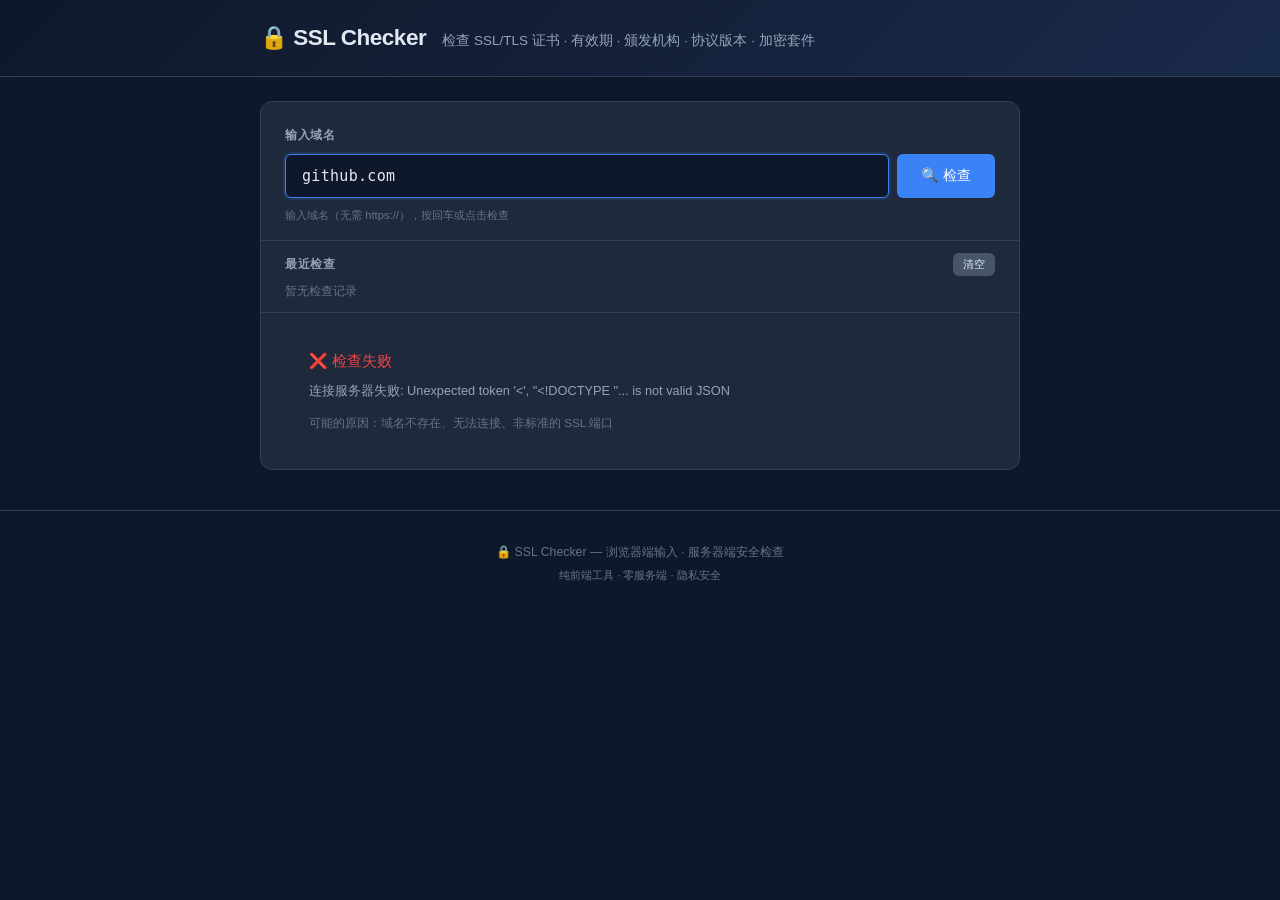
==== index.html @ 6e6b8705 "Initial commit: SSL Checker - TLS certificate validation with Node.js serverless function" ====
<!DOCTYPE html>
<html lang="zh-CN">
<head>
  <meta charset="UTF-8">
  <meta name="viewport" content="width=device-width, initial-scale=1.0">
  <title>SSL Checker - SSL证书检查在线工具 | 域名HTTPS证书验证</title>
  <meta name="description" content="免费在线SSL证书检查工具。检查域名SSL/TLS证书有效期、颁发机构、主题信息、SANs、协议版本、加密套件。浏览器端输入，服务器端安全检查。">
  <meta name="keywords" content="ssl checker, ssl certificate checker, tls check, https check, ssl证书检查, 证书有效期, 域名证书验证">
  <meta name="author" content="Dudu Tools">
  <meta name="robots" content="index, follow">
  <link rel="canonical" href="https://ssl-checker.vercel.app/">

  <!-- Open Graph -->
  <meta property="og:type" content="website">
  <meta property="og:title" content="SSL Checker - SSL证书检查在线工具">
  <meta property="og:description" content="免费在线SSL证书检查工具。检查域名SSL/TLS证书有效期、颁发机构、SANs、协议版本。">
  <meta property="og:url" content="https://ssl-checker.vercel.app/">
  <meta property="og:site_name" content="SSL Checker">
  <meta property="og:locale" content="zh_CN">

  <!-- Twitter Card -->
  <meta name="twitter:card" content="summary_large_image">
  <meta name="twitter:title" content="SSL Checker - SSL证书检查在线工具">
  <meta name="twitter:description" content="免费在线SSL证书检查工具。检查证书有效期、颁发机构、SANs、协议版本。">

  <script type="application/ld+json">
  {
    "@context": "https://schema.org",
    "@type": "WebApplication",
    "name": "SSL Checker",
    "description": "免费在线SSL证书检查工具。检查域名SSL/TLS证书有效期、颁发机构、主题信息、SANs、协议版本、加密套件。",
    "url": "https://ssl-checker.vercel.app/",
    "applicationCategory": "DeveloperApplication",
    "operatingSystem": "All",
    "browserRequirements": "Requires JavaScript",
    "offers": { "@type": "Offer", "price": "0", "priceCurrency": "USD" },
    "featureList": ["SSL证书验证与检查","证书有效期与剩余天数","颁发机构与主题信息","SANs域名列表","TLS协议版本检测","加密套件信息"]
  }
  </script>
  <script type="application/ld+json">
  {
    "@context": "https://schema.org",
    "@type": "FAQPage",
    "mainEntity": [
      {"@type":"Question","name":"SSL证书检查有什么用？","acceptedAnswer":{"@type":"Answer","text":"SSL证书检查可以验证网站HTTPS证书是否有效、是否过期、颁发机构是否可信、以及支持的TLS协议版本和加密套件，帮助确保网站连接安全。"}},
      {"@type":"Question","name":"SSL检查器可以检查哪些信息？","acceptedAnswer":{"@type":"Answer","text":"可以检查证书有效期、剩余天数、颁发机构（CA）、域名信息、SANs（主题备用名称）、TLS协议版本、加密算法、签名算法、公钥位数、证书指纹等。"}},
      {"@type":"Question","name":"SSL证书过期了会怎样？","acceptedAnswer":{"@type":"Answer","text":"SSL证书过期后，浏览器会显示安全警告，用户访问网站时会看到"连接不安全"的提示，严重影响网站可信度和SEO排名。"}},
      {"@type":"Question","name":"什么是SSL/TLS？","acceptedAnswer":{"@type":"Answer","text":"SSL（Secure Sockets Layer）和TLS（Transport Layer Security）是加密网络通信协议，用于保护互联网数据传输的安全性和完整性。HTTPS就是基于TLS的安全HTTP协议。"}}
    ]
  }
  </script>

  <link rel="stylesheet" href="css/style.css">
</head>
<body>
  <header class="header">
    <div class="container">
      <div class="header-inner">
        <h1 class="logo">🔒 SSL Checker</h1>
        <p class="tagline">检查 SSL/TLS 证书 · 有效期 · 颁发机构 · 协议版本 · 加密套件</p>
      </div>
    </div>
  </header>

  <main class="main container">
    <div class="card">
      <!-- Input -->
      <div class="input-section">
        <label for="domain-input" class="input-label">输入域名</label>
        <div class="input-row">
          <input type="text" id="domain-input" class="domain-input" placeholder="example.com" spellcheck="false" value="github.com" autofocus>
          <button class="btn btn-primary btn-lg" onclick="checkSSL()">🔍 检查</button>
        </div>
        <div class="input-hint">输入域名（无需 https://），按回车或点击检查</div>
      </div>

      <!-- History -->
      <div class="history-section" id="history-section">
        <div class="history-header">
          <span>最近检查</span>
          <button class="btn btn-sm" onclick="clearHistory()">清空</button>
        </div>
        <div id="history-list" class="history-list"></div>
      </div>

      <!-- Loading -->
      <div id="loading-section" class="loading-section" style="display:none">
        <div class="spinner"></div>
        <p>正在检查 <span id="checking-domain" class="checking-domain"></span> 的 SSL 证书...</p>
        <p class="loading-hint">正在建立 TLS 连接 · 获取证书信息</p>
      </div>

      <!-- Result -->
      <div id="result-section" class="result-section" style="display:none"></div>
    </div>
  </main>

  <footer class="footer">
    <div class="container">
      <p>🔒 SSL Checker — 浏览器端输入 · 服务器端安全检查</p>
      <p class="footer-small">纯前端工具 · 零服务端 · 隐私安全</p>
    </div>
  </footer>

  <script src="js/app.js"></script>
</body>
</html>
---- css/style.css ----
*,*::before,*::after{box-sizing:border-box;margin:0;padding:0}
:root{--bg:#0f172a;--bg-card:#1e293b;--bg-input:#0f172a;--border:#334155;--border-focus:#3b82f6;--text:#e2e8f0;--text-muted:#94a3b8;--text-dim:#64748b;--primary:#3b82f6;--primary-hover:#2563eb;--secondary:#475569;--secondary-hover:#64748b;--success:#22c55e;--error:#ef4444;--warning:#f59e0b;--radius:12px;--radius-sm:8px;--radius-xs:6px;--font-mono:'SF Mono','Fira Code','Cascadia Code','JetBrains Mono',monospace;--font-ui:-apple-system,BlinkMacSystemFont,'Segoe UI',Roboto,sans-serif}
html{font-size:15px}
body{font-family:var(--font-ui);background:var(--bg);color:var(--text);min-height:100vh;line-height:1.6}
.container{max-width:800px;margin:0 auto;padding:0 20px}

.header{border-bottom:1px solid var(--border);padding:20px 0;background:linear-gradient(135deg,#0f172a 0%,#1a2a4a 100%)}
.header-inner{display:flex;align-items:baseline;gap:16px;flex-wrap:wrap}
.logo{font-size:1.5rem;font-weight:700;color:var(--text);letter-spacing:-.5px}
.tagline{color:var(--text-muted);font-size:.9rem}

.card{margin-top:24px;background:var(--bg-card);border:1px solid var(--border);border-radius:var(--radius);overflow:hidden}

/* Input */
.input-section{padding:24px 24px 16px;display:flex;flex-direction:column;gap:8px;border-bottom:1px solid var(--border)}
.input-label{font-size:.82rem;font-weight:600;color:var(--text-muted);text-transform:uppercase;letter-spacing:.5px}
.input-row{display:flex;gap:8px}
.domain-input{flex:1;padding:12px 16px;background:var(--bg-input);color:var(--text);border:1px solid var(--border);border-radius:var(--radius-xs);font-family:var(--font-mono);font-size:1rem;outline:none;transition:border-color .15s;letter-spacing:.3px}
.domain-input:focus{border-color:var(--border-focus);box-shadow:0 0 0 2px rgba(59,130,246,.15)}
.domain-input::placeholder{color:var(--text-dim);letter-spacing:0}
.input-hint{font-size:.75rem;color:var(--text-dim)}

/* History */
.history-section{padding:12px 24px;border-bottom:1px solid var(--border)}
.history-header{display:flex;justify-content:space-between;align-items:center;font-size:.78rem;color:var(--text-muted);font-weight:600;text-transform:uppercase;letter-spacing:.5px;margin-bottom:6px}
.history-list{display:flex;flex-wrap:wrap;gap:6px}
.history-item{padding:4px 12px;border:1px solid var(--border);border-radius:16px;font-size:.78rem;color:var(--text);cursor:pointer;transition:all .12s;font-family:var(--font-mono)}
.history-item:hover{border-color:var(--primary);color:var(--primary);background:rgba(59,130,246,.08)}

/* Loading */
.loading-section{padding:40px 24px;text-align:center}
.spinner{width:32px;height:32px;border:3px solid var(--border);border-top-color:var(--primary);border-radius:50%;animation:spin .8s linear infinite;margin:0 auto 16px}
@keyframes spin{to{transform:rotate(360deg)}}
.checking-domain{color:var(--primary);font-family:var(--font-mono);font-weight:600}
.loading-hint{font-size:.78rem;color:var(--text-dim);margin-top:4px}

/* Result */
.result-section{padding:20px 24px;display:flex;flex-direction:column;gap:16px}

.result-header{display:flex;align-items:center;gap:12px;flex-wrap:wrap;padding-bottom:12px;border-bottom:1px solid var(--border)}
.status-badge{padding:6px 16px;border-radius:20px;font-size:.85rem;font-weight:600}
.valid-badge{background:rgba(34,197,94,.15);color:var(--success);border:1px solid rgba(34,197,94,.3)}
.expired-badge{background:rgba(239,68,68,.15);color:var(--error);border:1px solid rgba(239,68,68,.3)}
.warning-badge{background:rgba(245,158,11,.15);color:var(--warning);border:1px solid rgba(245,158,11,.3)}
.error-badge{background:rgba(239,68,68,.1);color:var(--error);border:1px solid rgba(239,68,68,.2)}
.domain-display{font-family:var(--font-mono);font-size:1.1rem;font-weight:600}
.response-time{font-size:.78rem;color:var(--text-dim);margin-left:auto}

.detail-grid{display:grid;grid-template-columns:1fr 1fr;gap:6px}
@media(max-width:600px){.detail-grid{grid-template-columns:1fr}}
.detail-item{display:flex;flex-direction:column;padding:8px 12px;background:var(--bg-input);border:1px solid var(--border);border-radius:var(--radius-xs)}
.detail-label{font-size:.7rem;color:var(--text-dim);text-transform:uppercase;letter-spacing:.5px;margin-bottom:2px}
.detail-value{font-family:var(--font-mono);font-size:.82rem;color:var(--text);word-break:break-all}
.detail-value.expired{color:var(--error)}

.section-title{font-size:.82rem;font-weight:600;color:var(--text-muted);text-transform:uppercase;letter-spacing:.5px;margin-bottom:8px;padding-top:4px}

.san-list{display:flex;flex-wrap:wrap;gap:4px}
.san-tag{padding:2px 10px;border:1px solid var(--border);border-radius:12px;font-family:var(--font-mono);font-size:.75rem;color:var(--text-muted);background:var(--bg-input)}

.error-section{padding:16px 24px;color:var(--error);font-size:.9rem}

/* Buttons */
.btn{display:inline-flex;align-items:center;gap:6px;padding:7px 14px;border:none;border-radius:var(--radius-xs);font-size:.82rem;font-family:var(--font-ui);font-weight:500;cursor:pointer;transition:all .15s;white-space:nowrap}
.btn-primary{background:var(--primary);color:#fff}
.btn-primary:hover{background:var(--primary-hover)}
.btn-lg{padding:12px 24px;font-size:.95rem}
.btn-sm{padding:4px 10px;font-size:.76rem;background:var(--secondary);color:#e2e8f0}
.btn-sm:hover{background:var(--secondary-hover)}

/* Toast */
.toast{position:fixed;bottom:24px;left:50%;transform:translateX(-50%);padding:10px 24px;border-radius:var(--radius);background:var(--bg-card);border:1px solid var(--border);color:var(--text);font-size:.85rem;box-shadow:0 4px 20px rgba(0,0,0,.3);z-index:100;animation:toastIn .3s ease}
@keyframes toastIn{from{opacity:0;transform:translateX(-50%) translateY(10px)}to{opacity:1;transform:translateX(-50%) translateY(0)}}

.footer{text-align:center;padding:32px 0;margin-top:40px;border-top:1px solid var(--border);color:var(--text-dim);font-size:.82rem}
.footer-small{margin-top:4px;font-size:.75rem}
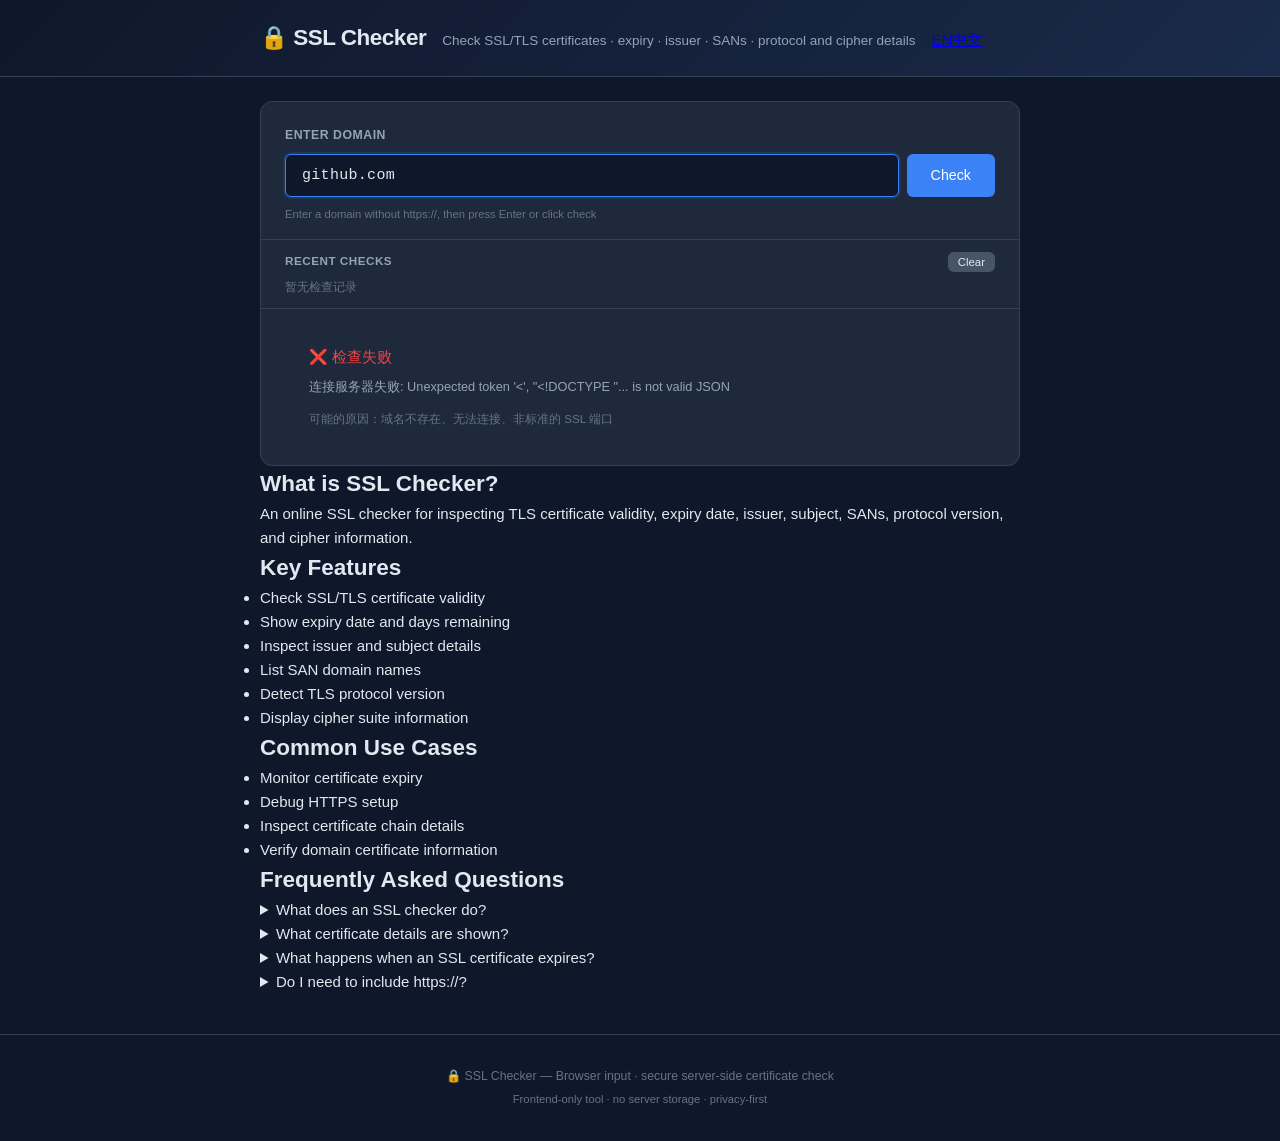
==== commit 6dd7ae4b: "Add Vercel Analytics & Speed Insights tracking scripts" ====
--- a/index.html
+++ b/index.html
@@ -1,63 +1,116 @@
 <!DOCTYPE html>
-<html lang="zh-CN">
+<html lang="en">
 <head>
   <meta charset="UTF-8">
   <meta name="viewport" content="width=device-width, initial-scale=1.0">
-  <title>SSL Checker - SSL证书检查在线工具 | 域名HTTPS证书验证</title>
-  <meta name="description" content="免费在线SSL证书检查工具。检查域名SSL/TLS证书有效期、颁发机构、主题信息、SANs、协议版本、加密套件。浏览器端输入，服务器端安全检查。">
-  <meta name="keywords" content="ssl checker, ssl certificate checker, tls check, https check, ssl证书检查, 证书有效期, 域名证书验证">
+  <title>SSL Checker Online | Check TLS Certificate Expiry and Details</title>
+  <meta name="description" content="Check SSL/TLS certificates online. Inspect certificate expiry, issuer, subject, SANs, protocol version, cipher suite, and HTTPS security details.">
+  <meta name="keywords" content="ssl checker, ssl certificate checker, tls checker, https certificate checker, ssl expiry checker, certificate details">
   <meta name="author" content="Dudu Tools">
   <meta name="robots" content="index, follow">
   <link rel="canonical" href="https://ssl-checker.vercel.app/">
-
-  <!-- Open Graph -->
+  <link rel="alternate" hreflang="en" href="https://ssl-checker.vercel.app/">
+  <link rel="alternate" hreflang="zh-CN" href="https://ssl-checker.vercel.app/zh/">
+  <link rel="alternate" hreflang="x-default" href="https://ssl-checker.vercel.app/">
+<!-- Open Graph -->
   <meta property="og:type" content="website">
-  <meta property="og:title" content="SSL Checker - SSL证书检查在线工具">
-  <meta property="og:description" content="免费在线SSL证书检查工具。检查域名SSL/TLS证书有效期、颁发机构、SANs、协议版本。">
+  <meta property="og:title" content="SSL Checker Online | Check TLS Certificate Expiry and Details">
+  <meta property="og:description" content="Check SSL/TLS certificates online. Inspect certificate expiry, issuer, subject, SANs, protocol version, cipher suite, and HTTPS security details.">
   <meta property="og:url" content="https://ssl-checker.vercel.app/">
   <meta property="og:site_name" content="SSL Checker">
-  <meta property="og:locale" content="zh_CN">
+  <meta property="og:locale" content="en_US">
 
   <!-- Twitter Card -->
-  <meta name="twitter:card" content="summary_large_image">
-  <meta name="twitter:title" content="SSL Checker - SSL证书检查在线工具">
-  <meta name="twitter:description" content="免费在线SSL证书检查工具。检查证书有效期、颁发机构、SANs、协议版本。">
+  <meta name="twitter:card" content="summary">
+  <meta name="twitter:title" content="SSL Checker Online | Check TLS Certificate Expiry and Details">
+  <meta name="twitter:description" content="Check SSL/TLS certificates online. Inspect certificate expiry, issuer, subject, SANs, protocol version, cipher suite, and HTTPS security details.">
 
+<link rel="stylesheet" href="css/style.css">
   <script type="application/ld+json">
-  {
-    "@context": "https://schema.org",
-    "@type": "WebApplication",
-    "name": "SSL Checker",
-    "description": "免费在线SSL证书检查工具。检查域名SSL/TLS证书有效期、颁发机构、主题信息、SANs、协议版本、加密套件。",
-    "url": "https://ssl-checker.vercel.app/",
-    "applicationCategory": "DeveloperApplication",
-    "operatingSystem": "All",
-    "browserRequirements": "Requires JavaScript",
-    "offers": { "@type": "Offer", "price": "0", "priceCurrency": "USD" },
-    "featureList": ["SSL证书验证与检查","证书有效期与剩余天数","颁发机构与主题信息","SANs域名列表","TLS协议版本检测","加密套件信息"]
+{
+  "@context": "https://schema.org",
+  "@type": "WebApplication",
+  "name": "SSL Checker",
+  "description": "Check SSL/TLS certificates online. Inspect certificate expiry, issuer, subject, SANs, protocol version, cipher suite, and HTTPS security details.",
+  "url": "https://ssl-checker.vercel.app/",
+  "inLanguage": "en",
+  "applicationCategory": "DeveloperApplication",
+  "operatingSystem": "All",
+  "browserRequirements": "Requires JavaScript",
+  "isAccessibleForFree": true,
+  "offers": {
+    "@type": "Offer",
+    "price": "0",
+    "priceCurrency": "USD"
+  },
+  "featureList": [
+    "Check SSL/TLS certificate validity",
+    "Show expiry date and days remaining",
+    "Inspect issuer and subject details",
+    "List SAN domain names",
+    "Detect TLS protocol version",
+    "Display cipher suite information"
+  ],
+  "publisher": {
+    "@type": "Organization",
+    "name": "Dudu Tools"
   }
+}
   </script>
   <script type="application/ld+json">
-  {
-    "@context": "https://schema.org",
-    "@type": "FAQPage",
-    "mainEntity": [
-      {"@type":"Question","name":"SSL证书检查有什么用？","acceptedAnswer":{"@type":"Answer","text":"SSL证书检查可以验证网站HTTPS证书是否有效、是否过期、颁发机构是否可信、以及支持的TLS协议版本和加密套件，帮助确保网站连接安全。"}},
-      {"@type":"Question","name":"SSL检查器可以检查哪些信息？","acceptedAnswer":{"@type":"Answer","text":"可以检查证书有效期、剩余天数、颁发机构（CA）、域名信息、SANs（主题备用名称）、TLS协议版本、加密算法、签名算法、公钥位数、证书指纹等。"}},
-      {"@type":"Question","name":"SSL证书过期了会怎样？","acceptedAnswer":{"@type":"Answer","text":"SSL证书过期后，浏览器会显示安全警告，用户访问网站时会看到"连接不安全"的提示，严重影响网站可信度和SEO排名。"}},
-      {"@type":"Question","name":"什么是SSL/TLS？","acceptedAnswer":{"@type":"Answer","text":"SSL（Secure Sockets Layer）和TLS（Transport Layer Security）是加密网络通信协议，用于保护互联网数据传输的安全性和完整性。HTTPS就是基于TLS的安全HTTP协议。"}}
-    ]
-  }
+{
+  "@context": "https://schema.org",
+  "@type": "FAQPage",
+  "inLanguage": "en",
+  "mainEntity": [
+    {
+      "@type": "Question",
+      "name": "What does an SSL checker do?",
+      "acceptedAnswer": {
+        "@type": "Answer",
+        "text": "It checks whether a site certificate is valid, when it expires, who issued it, and which domain names it covers."
+      }
+    },
+    {
+      "@type": "Question",
+      "name": "What certificate details are shown?",
+      "acceptedAnswer": {
+        "@type": "Answer",
+        "text": "The tool can show expiry, issuer, subject, SANs, TLS protocol, cipher suite, signature algorithm, public key size, and fingerprints when available."
+      }
+    },
+    {
+      "@type": "Question",
+      "name": "What happens when an SSL certificate expires?",
+      "acceptedAnswer": {
+        "@type": "Answer",
+        "text": "Browsers show security warnings and users may be blocked from accessing the site, which can harm trust and organic performance."
+      }
+    },
+    {
+      "@type": "Question",
+      "name": "Do I need to include https://?",
+      "acceptedAnswer": {
+        "@type": "Answer",
+        "text": "No. Enter the domain name only, such as example.com."
+      }
+    }
+  ]
+}
   </script>
 
-  <link rel="stylesheet" href="css/style.css">
+  <!-- Vercel Analytics -->
+  <script defer src="/_vercel/insights/script.js"></script>
+  <!-- Vercel Speed Insights -->
+  <script defer src="/_vercel/speed-insights/script.js"></script>
 </head>
 <body>
   <header class="header">
     <div class="container">
       <div class="header-inner">
         <h1 class="logo">🔒 SSL Checker</h1>
-        <p class="tagline">检查 SSL/TLS 证书 · 有效期 · 颁发机构 · 协议版本 · 加密套件</p>
+        <p class="tagline">Check SSL/TLS certificates · expiry · issuer · SANs · protocol and cipher details</p>
+        <nav class="language-switcher" aria-label="Language"><a class="active" href="./" lang="en">EN</a><a class="" href="zh/" lang="zh-CN">中文</a></nav>
       </div>
     </div>
   </header>
@@ -66,19 +119,19 @@
     <div class="card">
       <!-- Input -->
       <div class="input-section">
-        <label for="domain-input" class="input-label">输入域名</label>
+        <label for="domain-input" class="input-label">Enter domain</label>
         <div class="input-row">
           <input type="text" id="domain-input" class="domain-input" placeholder="example.com" spellcheck="false" value="github.com" autofocus>
-          <button class="btn btn-primary btn-lg" onclick="checkSSL()">🔍 检查</button>
+          <button class="btn btn-primary btn-lg" onclick="checkSSL()">Check</button>
         </div>
-        <div class="input-hint">输入域名（无需 https://），按回车或点击检查</div>
+        <div class="input-hint">Enter a domain without https://, then press Enter or click check</div>
       </div>
 
       <!-- History -->
       <div class="history-section" id="history-section">
         <div class="history-header">
-          <span>最近检查</span>
-          <button class="btn btn-sm" onclick="clearHistory()">清空</button>
+          <span>Recent checks</span>
+          <button class="btn btn-sm" onclick="clearHistory()">Clear</button>
         </div>
         <div id="history-list" class="history-list"></div>
       </div>
@@ -86,19 +139,42 @@
       <!-- Loading -->
       <div id="loading-section" class="loading-section" style="display:none">
         <div class="spinner"></div>
-        <p>正在检查 <span id="checking-domain" class="checking-domain"></span> 的 SSL 证书...</p>
-        <p class="loading-hint">正在建立 TLS 连接 · 获取证书信息</p>
+        <p>Checking <span id="checking-domain" class="checking-domain"></span> SSL certificate...</p>
+        <p class="loading-hint">Opening TLS connection · reading certificate details</p>
       </div>
 
       <!-- Result -->
       <div id="result-section" class="result-section" style="display:none"></div>
     </div>
+    <section class="seo-content" aria-label="Tool guide and frequently asked questions">
+      <div class="seo-block">
+        <h2>What is SSL Checker?</h2>
+        <p>An online SSL checker for inspecting TLS certificate validity, expiry date, issuer, subject, SANs, protocol version, and cipher information.</p>
+      </div>
+      <div class="seo-grid">
+        <div class="seo-block">
+          <h2>Key Features</h2>
+          <ul><li>Check SSL/TLS certificate validity</li><li>Show expiry date and days remaining</li><li>Inspect issuer and subject details</li><li>List SAN domain names</li><li>Detect TLS protocol version</li><li>Display cipher suite information</li></ul>
+        </div>
+        <div class="seo-block">
+          <h2>Common Use Cases</h2>
+          <ul><li>Monitor certificate expiry</li><li>Debug HTTPS setup</li><li>Inspect certificate chain details</li><li>Verify domain certificate information</li></ul>
+        </div>
+      </div>
+      <div class="seo-block faq-list">
+        <h2>Frequently Asked Questions</h2>
+        <details><summary>What does an SSL checker do?</summary><p>It checks whether a site certificate is valid, when it expires, who issued it, and which domain names it covers.</p></details>
+        <details><summary>What certificate details are shown?</summary><p>The tool can show expiry, issuer, subject, SANs, TLS protocol, cipher suite, signature algorithm, public key size, and fingerprints when available.</p></details>
+        <details><summary>What happens when an SSL certificate expires?</summary><p>Browsers show security warnings and users may be blocked from accessing the site, which can harm trust and organic performance.</p></details>
+        <details><summary>Do I need to include https://?</summary><p>No. Enter the domain name only, such as example.com.</p></details>
+      </div>
+    </section>
   </main>
 
   <footer class="footer">
     <div class="container">
-      <p>🔒 SSL Checker — 浏览器端输入 · 服务器端安全检查</p>
-      <p class="footer-small">纯前端工具 · 零服务端 · 隐私安全</p>
+      <p>🔒 SSL Checker — Browser input · secure server-side certificate check</p>
+      <p class="footer-small">Frontend-only tool · no server storage · privacy-first</p>
     </div>
   </footer>
 
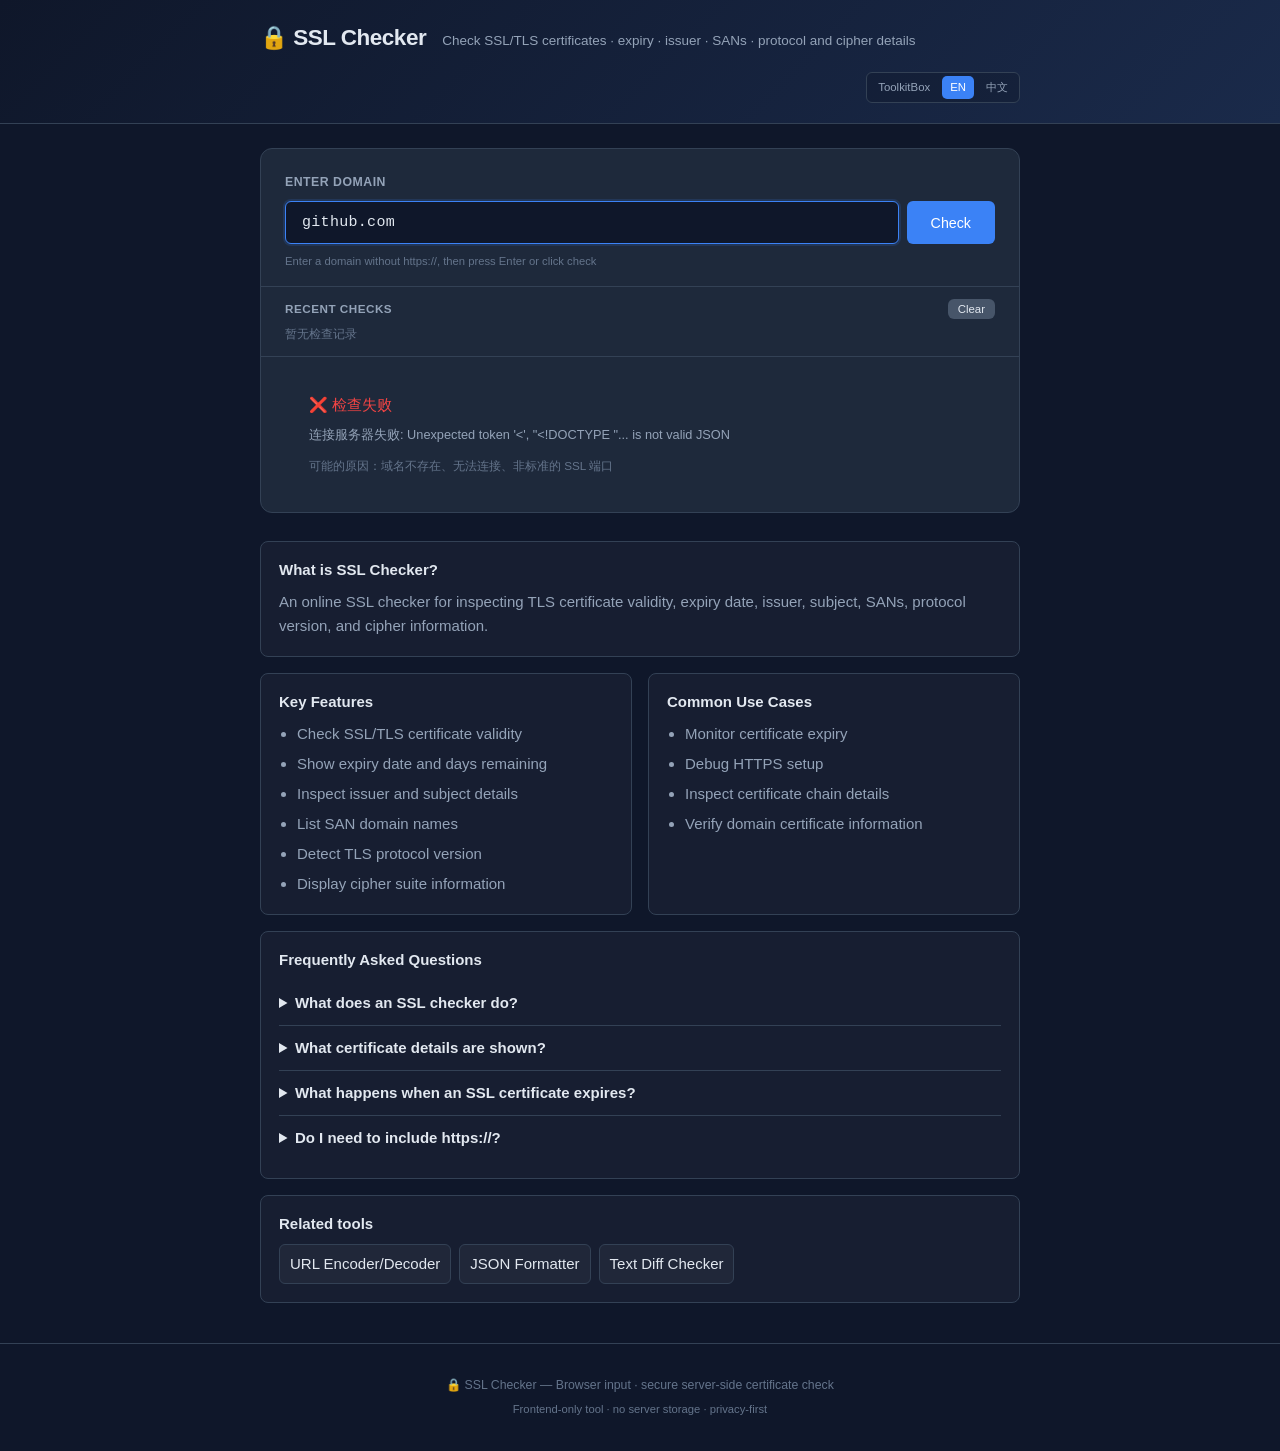
==== commit bd4a408a: "Improve SEO metadata and internal links" ====
--- a/index.html
+++ b/index.html
@@ -6,17 +6,17 @@
   <title>SSL Checker Online | Check TLS Certificate Expiry and Details</title>
   <meta name="description" content="Check SSL/TLS certificates online. Inspect certificate expiry, issuer, subject, SANs, protocol version, cipher suite, and HTTPS security details.">
   <meta name="keywords" content="ssl checker, ssl certificate checker, tls checker, https certificate checker, ssl expiry checker, certificate details">
-  <meta name="author" content="Dudu Tools">
+  <meta name="author" content="ToolkitBox">
   <meta name="robots" content="index, follow">
-  <link rel="canonical" href="https://ssl-checker.vercel.app/">
-  <link rel="alternate" hreflang="en" href="https://ssl-checker.vercel.app/">
-  <link rel="alternate" hreflang="zh-CN" href="https://ssl-checker.vercel.app/zh/">
-  <link rel="alternate" hreflang="x-default" href="https://ssl-checker.vercel.app/">
+  <link rel="canonical" href="https://ssl.toolkitbox.org/">
+  <link rel="alternate" hreflang="en" href="https://ssl.toolkitbox.org/">
+  <link rel="alternate" hreflang="zh-CN" href="https://ssl.toolkitbox.org/zh/">
+  <link rel="alternate" hreflang="x-default" href="https://ssl.toolkitbox.org/">
 <!-- Open Graph -->
   <meta property="og:type" content="website">
   <meta property="og:title" content="SSL Checker Online | Check TLS Certificate Expiry and Details">
   <meta property="og:description" content="Check SSL/TLS certificates online. Inspect certificate expiry, issuer, subject, SANs, protocol version, cipher suite, and HTTPS security details.">
-  <meta property="og:url" content="https://ssl-checker.vercel.app/">
+  <meta property="og:url" content="https://ssl.toolkitbox.org/">
   <meta property="og:site_name" content="SSL Checker">
   <meta property="og:locale" content="en_US">
 
@@ -29,10 +29,10 @@
   <script type="application/ld+json">
 {
   "@context": "https://schema.org",
-  "@type": "WebApplication",
+  "@type": "SoftwareApplication",
   "name": "SSL Checker",
   "description": "Check SSL/TLS certificates online. Inspect certificate expiry, issuer, subject, SANs, protocol version, cipher suite, and HTTPS security details.",
-  "url": "https://ssl-checker.vercel.app/",
+  "url": "https://ssl.toolkitbox.org/",
   "inLanguage": "en",
   "applicationCategory": "DeveloperApplication",
   "operatingSystem": "All",
@@ -53,7 +53,7 @@
   ],
   "publisher": {
     "@type": "Organization",
-    "name": "Dudu Tools"
+    "name": "ToolkitBox"
   }
 }
   </script>
@@ -110,7 +110,7 @@
       <div class="header-inner">
         <h1 class="logo">🔒 SSL Checker</h1>
         <p class="tagline">Check SSL/TLS certificates · expiry · issuer · SANs · protocol and cipher details</p>
-        <nav class="language-switcher" aria-label="Language"><a class="active" href="./" lang="en">EN</a><a class="" href="zh/" lang="zh-CN">中文</a></nav>
+        <nav class="language-switcher" aria-label="Language"><a class="home-link" href="https://toolkitbox.org/">ToolkitBox</a><a class="active" href="./" lang="en">EN</a><a class="" href="zh/" lang="zh-CN">中文</a></nav>
       </div>
     </div>
   </header>
@@ -168,6 +168,10 @@
         <details><summary>What happens when an SSL certificate expires?</summary><p>Browsers show security warnings and users may be blocked from accessing the site, which can harm trust and organic performance.</p></details>
         <details><summary>Do I need to include https://?</summary><p>No. Enter the domain name only, such as example.com.</p></details>
       </div>
+      <div class="seo-block related-tools">
+        <h2>Related tools</h2>
+        <div class="related-links"><a href="https://url.toolkitbox.org/">URL Encoder/Decoder</a><a href="https://json.toolkitbox.org/">JSON Formatter</a><a href="https://diff.toolkitbox.org/">Text Diff Checker</a></div>
+      </div>
     </section>
   </main>
 
--- a/css/style.css
+++ b/css/style.css
@@ -74,3 +74,22 @@
 
 .footer{text-align:center;padding:32px 0;margin-top:40px;border-top:1px solid var(--border);color:var(--text-dim);font-size:.82rem}
 .footer-small{margin-top:4px;font-size:.75rem}
+/* === SEO / GEO Content === */
+.language-switcher { margin-left: auto; display: inline-flex; gap: 4px; padding: 3px; border: 1px solid var(--border); border-radius: var(--radius-xs); background: rgba(15,23,42,0.35); }
+.language-switcher a { color: var(--text-muted); text-decoration: none; font-size: 0.76rem; line-height: 1; padding: 6px 8px; border-radius: 5px; }
+.language-switcher a:hover, .language-switcher a.active { color: #fff; background: var(--primary); }
+.seo-content { margin-top: 28px; display: flex; flex-direction: column; gap: 16px; color: var(--text-muted); }
+.seo-grid { display: grid; grid-template-columns: repeat(2, minmax(0, 1fr)); gap: 16px; }
+.seo-block { background: rgba(255,255,255,0.03); border: 1px solid var(--border); border-radius: var(--radius-sm); padding: 18px; }
+.seo-block h2 { color: var(--text); font-size: 1rem; line-height: 1.35; margin: 0 0 10px; letter-spacing: 0; }
+.seo-block p { margin: 0; }
+.seo-block ul { margin: 0; padding-left: 18px; }
+.seo-block li + li { margin-top: 6px; }
+.faq-list details { border-top: 1px solid var(--border); padding: 10px 0; }
+.faq-list details:first-of-type { border-top: 0; }
+.faq-list summary { color: var(--text); cursor: pointer; font-weight: 600; }
+.faq-list details p { margin-top: 8px; }
+@media (max-width: 720px) { .language-switcher { margin-left: 0; } .seo-grid { grid-template-columns: 1fr; } }
+.related-links { display: flex; flex-wrap: wrap; gap: 8px; margin-top: 10px; }
+.related-links a { color: var(--text); text-decoration: none; border: 1px solid var(--border); border-radius: var(--radius-xs); padding: 7px 10px; background: rgba(255,255,255,0.04); }
+.related-links a:hover { border-color: var(--primary); color: #fff; }
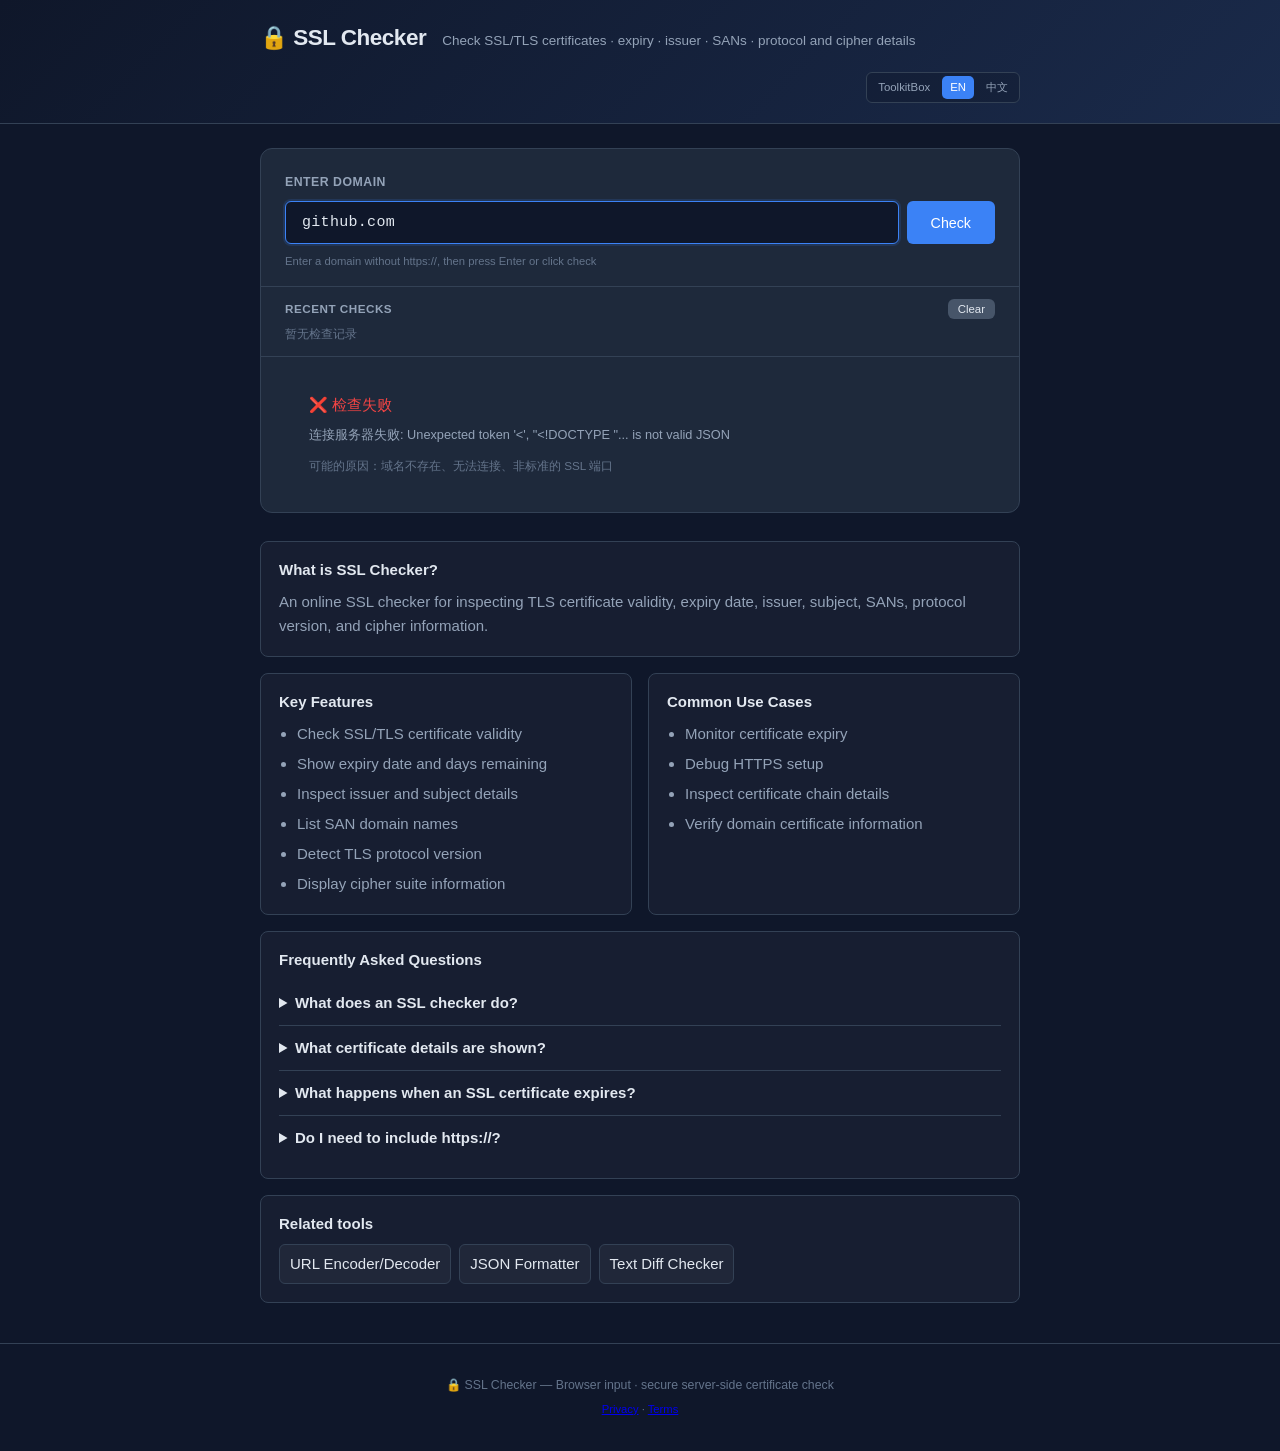
==== commit 3d7f0c09: "Add ads.txt and policy footer links" ====
--- a/index.html
+++ b/index.html
@@ -103,6 +103,8 @@
   <script defer src="/_vercel/insights/script.js"></script>
   <!-- Vercel Speed Insights -->
   <script defer src="/_vercel/speed-insights/script.js"></script>
+  <script async src="https://pagead2.googlesyndication.com/pagead/js/adsbygoogle.js?client=ca-pub-5333037258750046"
+     crossorigin="anonymous"></script>
 </head>
 <body>
   <header class="header">
@@ -178,7 +180,7 @@
   <footer class="footer">
     <div class="container">
       <p>🔒 SSL Checker — Browser input · secure server-side certificate check</p>
-      <p class="footer-small">Frontend-only tool · no server storage · privacy-first</p>
+      <p class="footer-small"><a href="https://toolkitbox.org/privacy/">Privacy</a> · <a href="https://toolkitbox.org/terms/">Terms</a></p>
     </div>
   </footer>
 
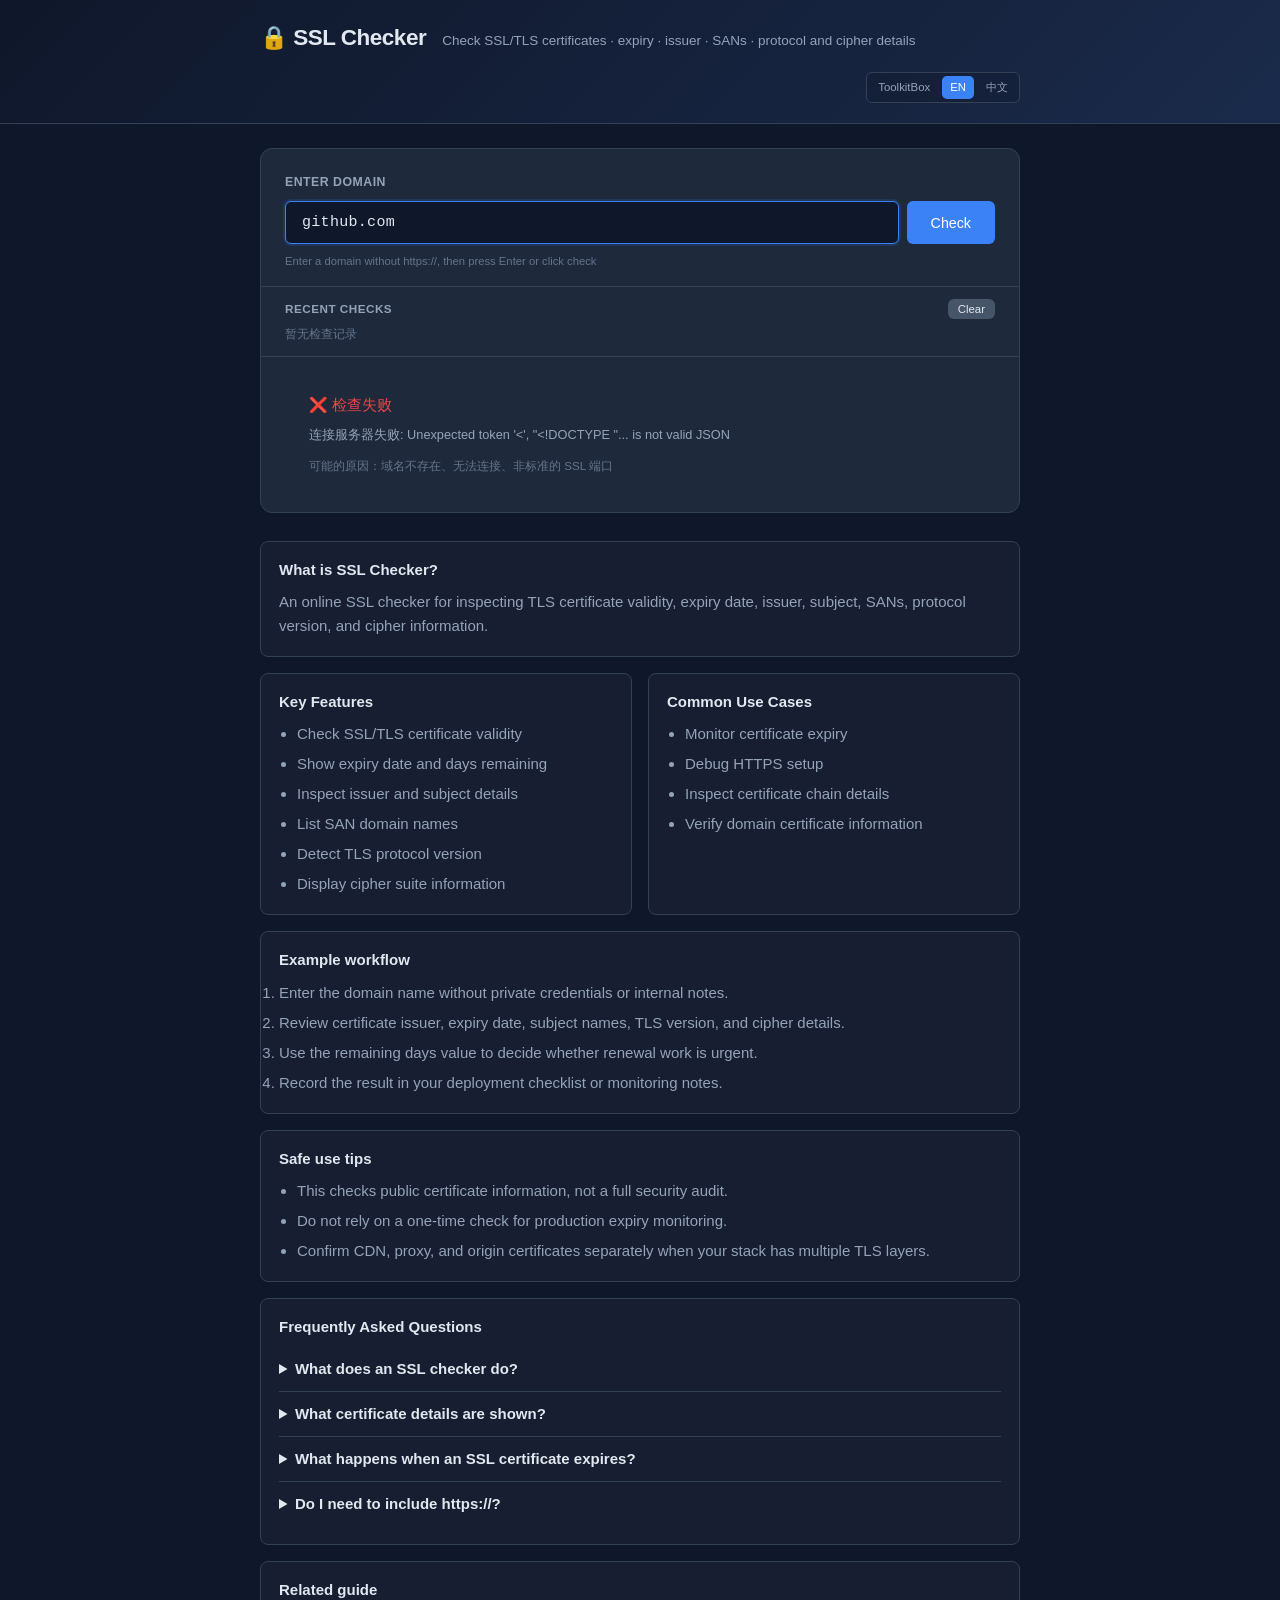
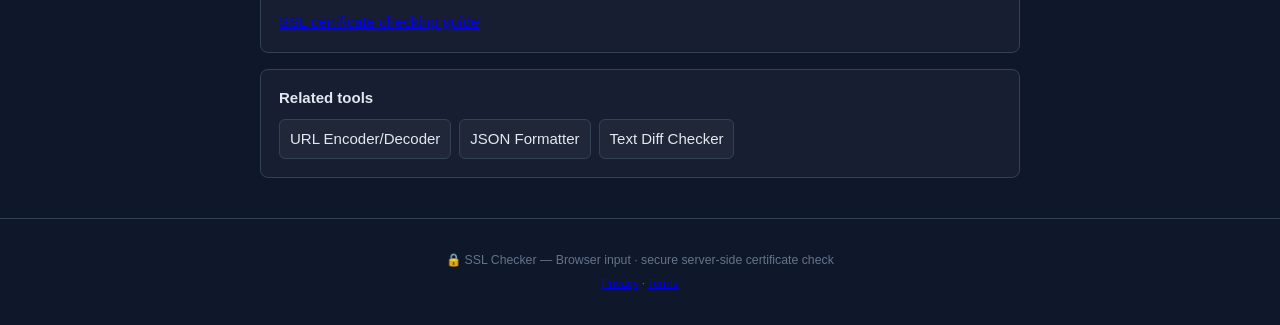
==== commit 2c63a3b5: "Improve tool SEO, social previews, and mobile layout" ====
--- a/index.html
+++ b/index.html
@@ -18,10 +18,15 @@
   <meta property="og:description" content="Check SSL/TLS certificates online. Inspect certificate expiry, issuer, subject, SANs, protocol version, cipher suite, and HTTPS security details.">
   <meta property="og:url" content="https://ssl.toolkitbox.org/">
   <meta property="og:site_name" content="SSL Checker">
+  <meta property="og:image" content="https://ssl.toolkitbox.org/og.png">
+  <meta property="og:image:width" content="1200">
+  <meta property="og:image:height" content="630">
+  <meta property="og:image:alt" content="SSL Checker Online | Check TLS Certificate Expiry and Details">
   <meta property="og:locale" content="en_US">
 
   <!-- Twitter Card -->
-  <meta name="twitter:card" content="summary">
+  <meta name="twitter:card" content="summary_large_image">
+  <meta name="twitter:image" content="https://ssl.toolkitbox.org/og.png">
   <meta name="twitter:title" content="SSL Checker Online | Check TLS Certificate Expiry and Details">
   <meta name="twitter:description" content="Check SSL/TLS certificates online. Inspect certificate expiry, issuer, subject, SANs, protocol version, cipher suite, and HTTPS security details.">
 
@@ -98,6 +103,27 @@
   ]
 }
   </script>
+  <script type="application/ld+json">
+{
+  "@context": "https://schema.org",
+  "@type": "BreadcrumbList",
+  "inLanguage": "en",
+  "itemListElement": [
+    {
+      "@type": "ListItem",
+      "position": 1,
+      "name": "ToolkitBox",
+      "item": "https://toolkitbox.org/"
+    },
+    {
+      "@type": "ListItem",
+      "position": 2,
+      "name": "SSL Checker",
+      "item": "https://ssl.toolkitbox.org/"
+    }
+  ]
+}
+  </script>
 
   <!-- Vercel Analytics -->
   <script defer src="/_vercel/insights/script.js"></script>
@@ -163,6 +189,25 @@
           <ul><li>Monitor certificate expiry</li><li>Debug HTTPS setup</li><li>Inspect certificate chain details</li><li>Verify domain certificate information</li></ul>
         </div>
       </div>
+      <div class="seo-block example-workflow">
+        <h2>Example workflow</h2>
+        <ol>
+          <li>Enter the domain name without private credentials or internal notes.</li>
+          <li>Review certificate issuer, expiry date, subject names, TLS version, and cipher details.</li>
+          <li>Use the remaining days value to decide whether renewal work is urgent.</li>
+          <li>Record the result in your deployment checklist or monitoring notes.</li>
+        </ol>
+      </div>
+
+      <div class="seo-block safe-use">
+        <h2>Safe use tips</h2>
+        <ul>
+          <li>This checks public certificate information, not a full security audit.</li>
+          <li>Do not rely on a one-time check for production expiry monitoring.</li>
+          <li>Confirm CDN, proxy, and origin certificates separately when your stack has multiple TLS layers.</li>
+        </ul>
+      </div>
+
       <div class="seo-block faq-list">
         <h2>Frequently Asked Questions</h2>
         <details><summary>What does an SSL checker do?</summary><p>It checks whether a site certificate is valid, when it expires, who issued it, and which domain names it covers.</p></details>
@@ -170,6 +215,10 @@
         <details><summary>What happens when an SSL certificate expires?</summary><p>Browsers show security warnings and users may be blocked from accessing the site, which can harm trust and organic performance.</p></details>
         <details><summary>Do I need to include https://?</summary><p>No. Enter the domain name only, such as example.com.</p></details>
       </div>
+      <div class="seo-block related-guides">
+        <h2>Related guide</h2>
+        <p><a href="https://toolkitbox.org/guides/ssl-certificate-checking/">SSL certificate checking guide</a></p>
+      </div>
       <div class="seo-block related-tools">
         <h2>Related tools</h2>
         <div class="related-links"><a href="https://url.toolkitbox.org/">URL Encoder/Decoder</a><a href="https://json.toolkitbox.org/">JSON Formatter</a><a href="https://diff.toolkitbox.org/">Text Diff Checker</a></div>
--- a/css/style.css
+++ b/css/style.css
@@ -93,3 +93,30 @@
 .related-links { display: flex; flex-wrap: wrap; gap: 8px; margin-top: 10px; }
 .related-links a { color: var(--text); text-decoration: none; border: 1px solid var(--border); border-radius: var(--radius-xs); padding: 7px 10px; background: rgba(255,255,255,0.04); }
 .related-links a:hover { border-color: var(--primary); color: #fff; }
+
+
+/* === Mobile ad-safety and overflow guard === */
+html, body { max-width: 100%; overflow-x: hidden; }
+.container, .card, .tool-layout, .result-area, .seo-content { min-width: 0; }
+.tabs, .section-tabs { max-width: 100%; overflow-x: auto; -webkit-overflow-scrolling: touch; scrollbar-width: thin; }
+.tab, .section-tab { flex: 0 0 auto; }
+.code-editor, textarea, input, select { max-width: 100%; }
+.editor-header, .editor-actions, .controls, .control-group, .input-row, .action-bar { min-width: 0; }
+@media (max-width: 560px) {
+  .container { width: 100%; padding-left: 12px; padding-right: 12px; }
+  .header { padding: 16px 0; }
+  .header-inner { align-items: flex-start; gap: 8px; }
+  .logo { font-size: 1.28rem; }
+  .tagline { width: 100%; overflow-wrap: anywhere; }
+  .tabs { margin-left: -12px; margin-right: -12px; padding-left: 12px; padding-right: 12px; border-radius: 0; }
+  .tool-layout, .card { border-radius: var(--radius-sm); }
+  .tool-layout, .input-section, .result-section, .upload-section, .result-area { padding: 14px; }
+  .editor-header, .controls, .input-row, .action-bar { flex-wrap: wrap; }
+  .editor-actions { width: 100%; flex-wrap: wrap; justify-content: flex-start; }
+  .editor-actions .btn-sm { flex: 1 1 auto; justify-content: center; }
+  .btn { justify-content: center; }
+  .domain-input { min-width: 0; width: 100%; }
+  .input-row .btn, .action-bar .btn { flex: 1 1 auto; }
+  .code-editor { min-height: 220px; }
+  .toast { width: calc(100vw - 32px); text-align: center; }
+}
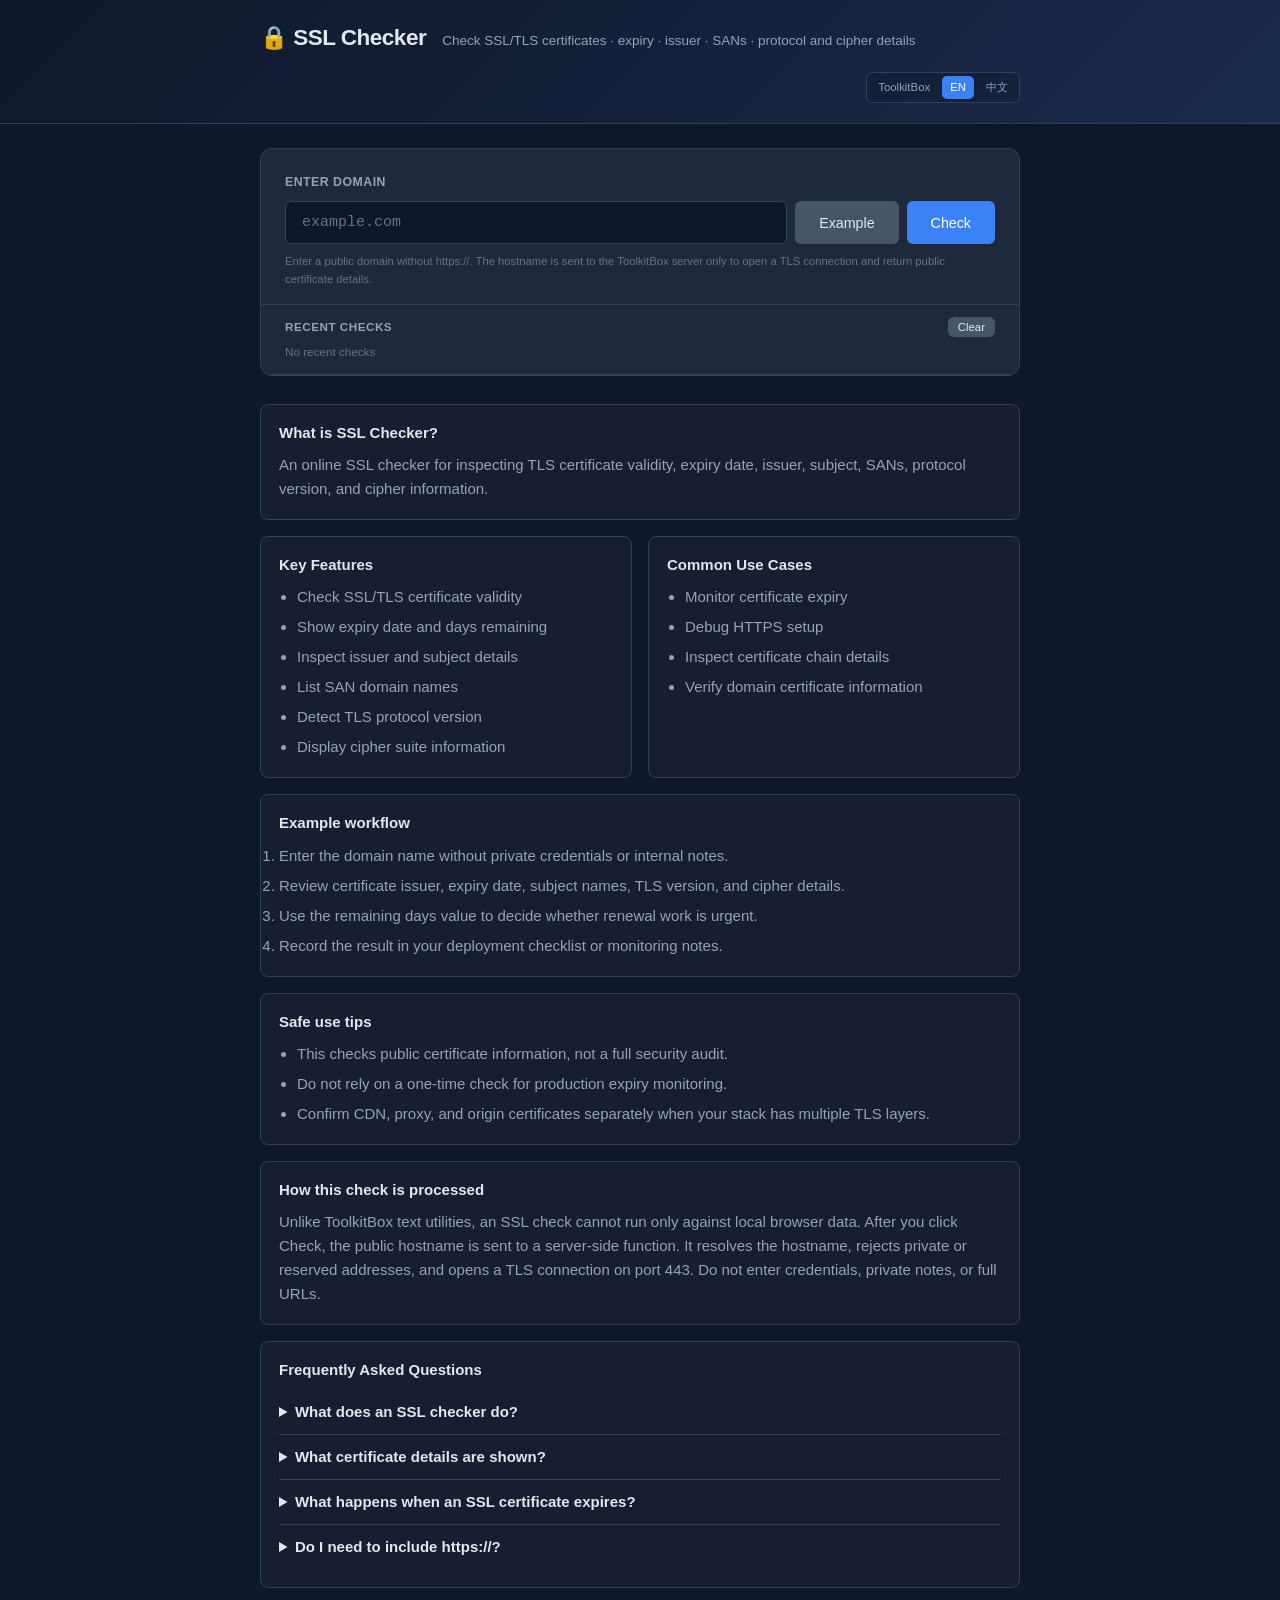
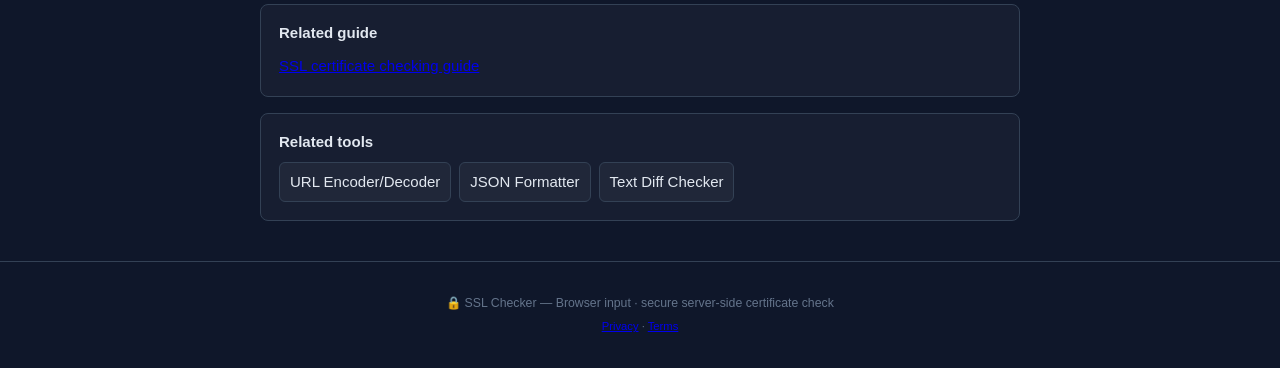
==== commit a8623889: "Restore SSL API routing and verify certificate trust safely" ====
--- a/index.html
+++ b/index.html
@@ -149,10 +149,11 @@
       <div class="input-section">
         <label for="domain-input" class="input-label">Enter domain</label>
         <div class="input-row">
-          <input type="text" id="domain-input" class="domain-input" placeholder="example.com" spellcheck="false" value="github.com" autofocus>
+          <input type="text" id="domain-input" class="domain-input" placeholder="example.com" spellcheck="false" autocomplete="off" autocapitalize="none" maxlength="253" aria-describedby="input-hint">
+          <button class="btn btn-secondary btn-lg" type="button" onclick="loadExample()">Example</button>
           <button class="btn btn-primary btn-lg" onclick="checkSSL()">Check</button>
         </div>
-        <div class="input-hint">Enter a domain without https://, then press Enter or click check</div>
+        <div class="input-hint" id="input-hint">Enter a public domain without https://. The hostname is sent to the ToolkitBox server only to open a TLS connection and return public certificate details.</div>
       </div>
 
       <!-- History -->
@@ -165,14 +166,14 @@
       </div>
 
       <!-- Loading -->
-      <div id="loading-section" class="loading-section" style="display:none">
+      <div id="loading-section" class="loading-section" style="display:none" role="status">
         <div class="spinner"></div>
         <p>Checking <span id="checking-domain" class="checking-domain"></span> SSL certificate...</p>
         <p class="loading-hint">Opening TLS connection · reading certificate details</p>
       </div>
 
       <!-- Result -->
-      <div id="result-section" class="result-section" style="display:none"></div>
+      <div id="result-section" class="result-section" style="display:none" aria-live="polite"></div>
     </div>
     <section class="seo-content" aria-label="Tool guide and frequently asked questions">
       <div class="seo-block">
@@ -207,6 +208,10 @@
           <li>Confirm CDN, proxy, and origin certificates separately when your stack has multiple TLS layers.</li>
         </ul>
       </div>
+      <div class="seo-block">
+        <h2>How this check is processed</h2>
+        <p>Unlike ToolkitBox text utilities, an SSL check cannot run only against local browser data. After you click Check, the public hostname is sent to a server-side function. It resolves the hostname, rejects private or reserved addresses, and opens a TLS connection on port 443. Do not enter credentials, private notes, or full URLs.</p>
+      </div>
 
       <div class="seo-block faq-list">
         <h2>Frequently Asked Questions</h2>
--- a/css/style.css
+++ b/css/style.css
@@ -15,6 +15,7 @@
 .input-section{padding:24px 24px 16px;display:flex;flex-direction:column;gap:8px;border-bottom:1px solid var(--border)}
 .input-label{font-size:.82rem;font-weight:600;color:var(--text-muted);text-transform:uppercase;letter-spacing:.5px}
 .input-row{display:flex;gap:8px}
+.domain-input{min-width:0}
 .domain-input{flex:1;padding:12px 16px;background:var(--bg-input);color:var(--text);border:1px solid var(--border);border-radius:var(--radius-xs);font-family:var(--font-mono);font-size:1rem;outline:none;transition:border-color .15s;letter-spacing:.3px}
 .domain-input:focus{border-color:var(--border-focus);box-shadow:0 0 0 2px rgba(59,130,246,.15)}
 .domain-input::placeholder{color:var(--text-dim);letter-spacing:0}
@@ -24,8 +25,9 @@
 .history-section{padding:12px 24px;border-bottom:1px solid var(--border)}
 .history-header{display:flex;justify-content:space-between;align-items:center;font-size:.78rem;color:var(--text-muted);font-weight:600;text-transform:uppercase;letter-spacing:.5px;margin-bottom:6px}
 .history-list{display:flex;flex-wrap:wrap;gap:6px}
-.history-item{padding:4px 12px;border:1px solid var(--border);border-radius:16px;font-size:.78rem;color:var(--text);cursor:pointer;transition:all .12s;font-family:var(--font-mono)}
+.history-item{appearance:none;padding:4px 12px;border:1px solid var(--border);border-radius:16px;background:var(--bg-input);font-size:.78rem;color:var(--text);cursor:pointer;transition:all .12s;font-family:var(--font-mono)}
 .history-item:hover{border-color:var(--primary);color:var(--primary);background:rgba(59,130,246,.08)}
+.history-item,.domain-display,.checking-domain,.san-tag{max-width:100%;overflow-wrap:anywhere}
 
 /* Loading */
 .loading-section{padding:40px 24px;text-align:center}
@@ -46,7 +48,7 @@
 .domain-display{font-family:var(--font-mono);font-size:1.1rem;font-weight:600}
 .response-time{font-size:.78rem;color:var(--text-dim);margin-left:auto}
 
-.detail-grid{display:grid;grid-template-columns:1fr 1fr;gap:6px}
+.detail-grid{display:grid;grid-template-columns:minmax(0,1fr) minmax(0,1fr);gap:6px}
 @media(max-width:600px){.detail-grid{grid-template-columns:1fr}}
 .detail-item{display:flex;flex-direction:column;padding:8px 12px;background:var(--bg-input);border:1px solid var(--border);border-radius:var(--radius-xs)}
 .detail-label{font-size:.7rem;color:var(--text-dim);text-transform:uppercase;letter-spacing:.5px;margin-bottom:2px}
@@ -64,6 +66,8 @@
 .btn{display:inline-flex;align-items:center;gap:6px;padding:7px 14px;border:none;border-radius:var(--radius-xs);font-size:.82rem;font-family:var(--font-ui);font-weight:500;cursor:pointer;transition:all .15s;white-space:nowrap}
 .btn-primary{background:var(--primary);color:#fff}
 .btn-primary:hover{background:var(--primary-hover)}
+.btn-secondary{background:var(--secondary);color:var(--text)}
+.btn-secondary:hover{background:var(--secondary-hover)}
 .btn-lg{padding:12px 24px;font-size:.95rem}
 .btn-sm{padding:4px 10px;font-size:.76rem;background:var(--secondary);color:#e2e8f0}
 .btn-sm:hover{background:var(--secondary-hover)}
@@ -115,7 +119,7 @@
   .editor-actions { width: 100%; flex-wrap: wrap; justify-content: flex-start; }
   .editor-actions .btn-sm { flex: 1 1 auto; justify-content: center; }
   .btn { justify-content: center; }
-  .domain-input { min-width: 0; width: 100%; }
+  .domain-input { min-width: 0; width: 100%; flex-basis: 100%; }
   .input-row .btn, .action-bar .btn { flex: 1 1 auto; }
   .code-editor { min-height: 220px; }
   .toast { width: calc(100vw - 32px); text-align: center; }
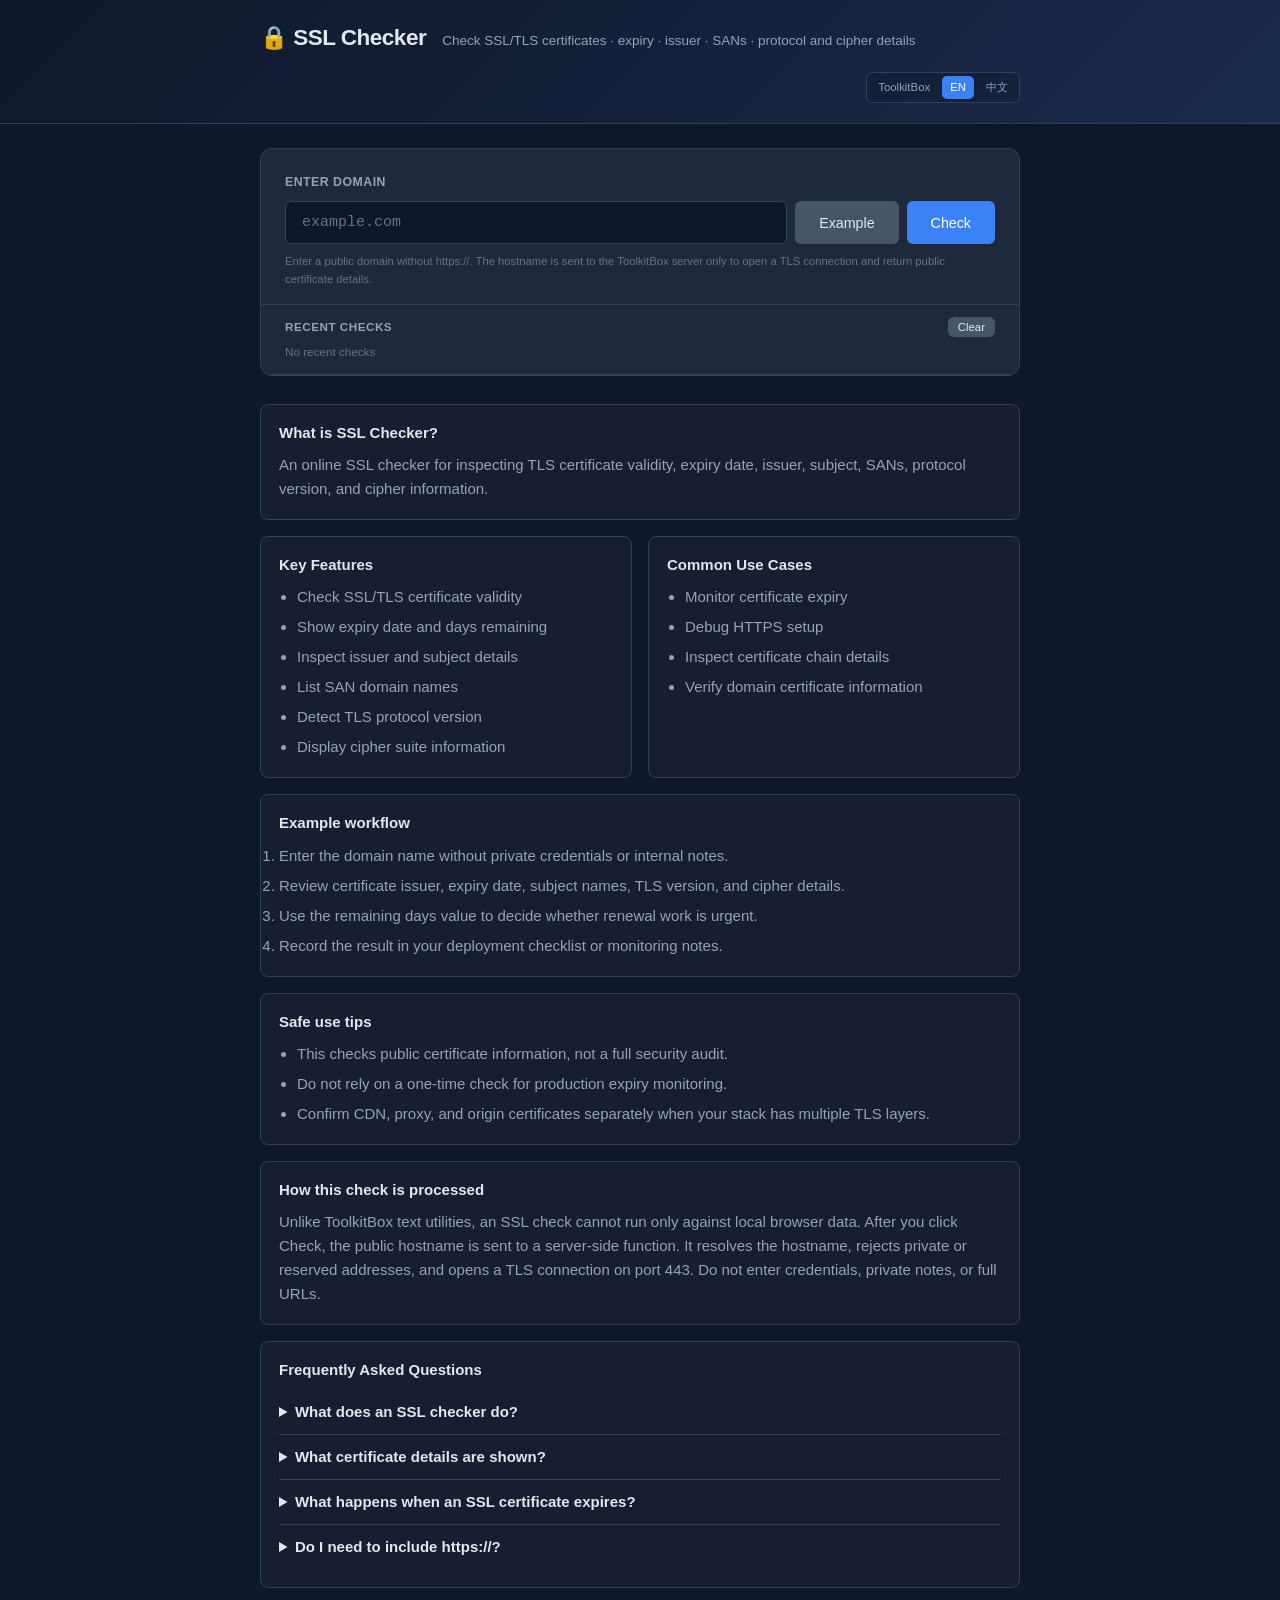
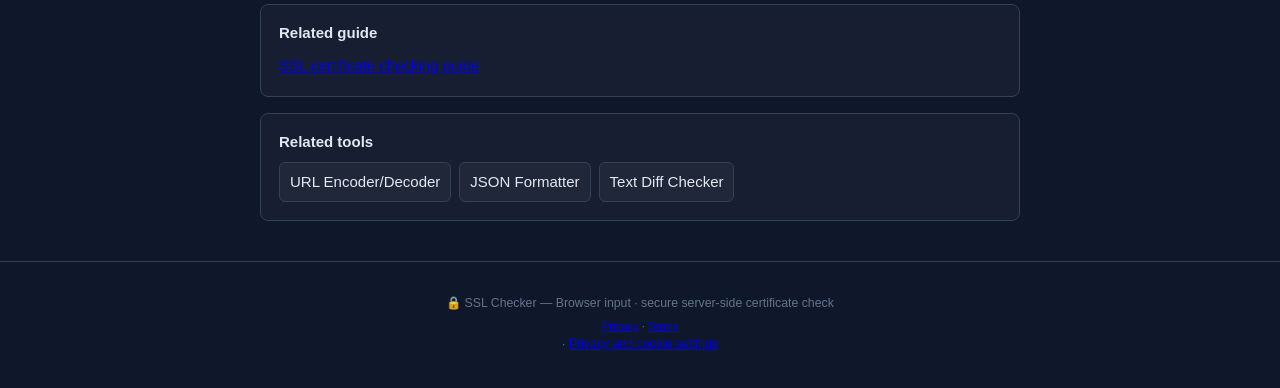
==== commit b4ee2c7f: "Add bilingual privacy settings with safe provider fallback" ====
--- a/index.html
+++ b/index.html
@@ -131,6 +131,7 @@
   <script defer src="/_vercel/speed-insights/script.js"></script>
   <script async src="https://pagead2.googlesyndication.com/pagead/js/adsbygoogle.js?client=ca-pub-5333037258750046"
      crossorigin="anonymous"></script>
+  <script defer src="/privacy-controls.js"></script>
 </head>
 <body>
   <header class="header">
@@ -236,7 +237,7 @@
       <p>🔒 SSL Checker — Browser input · secure server-side certificate check</p>
       <p class="footer-small"><a href="https://toolkitbox.org/privacy/">Privacy</a> · <a href="https://toolkitbox.org/terms/">Terms</a></p>
     </div>
-  </footer>
+   · <a href="https://toolkitbox.org/privacy/#privacy-choices" data-privacy-settings>Privacy and cookie settings</a></footer>
 
   <script src="js/app.js"></script>
 </body>
